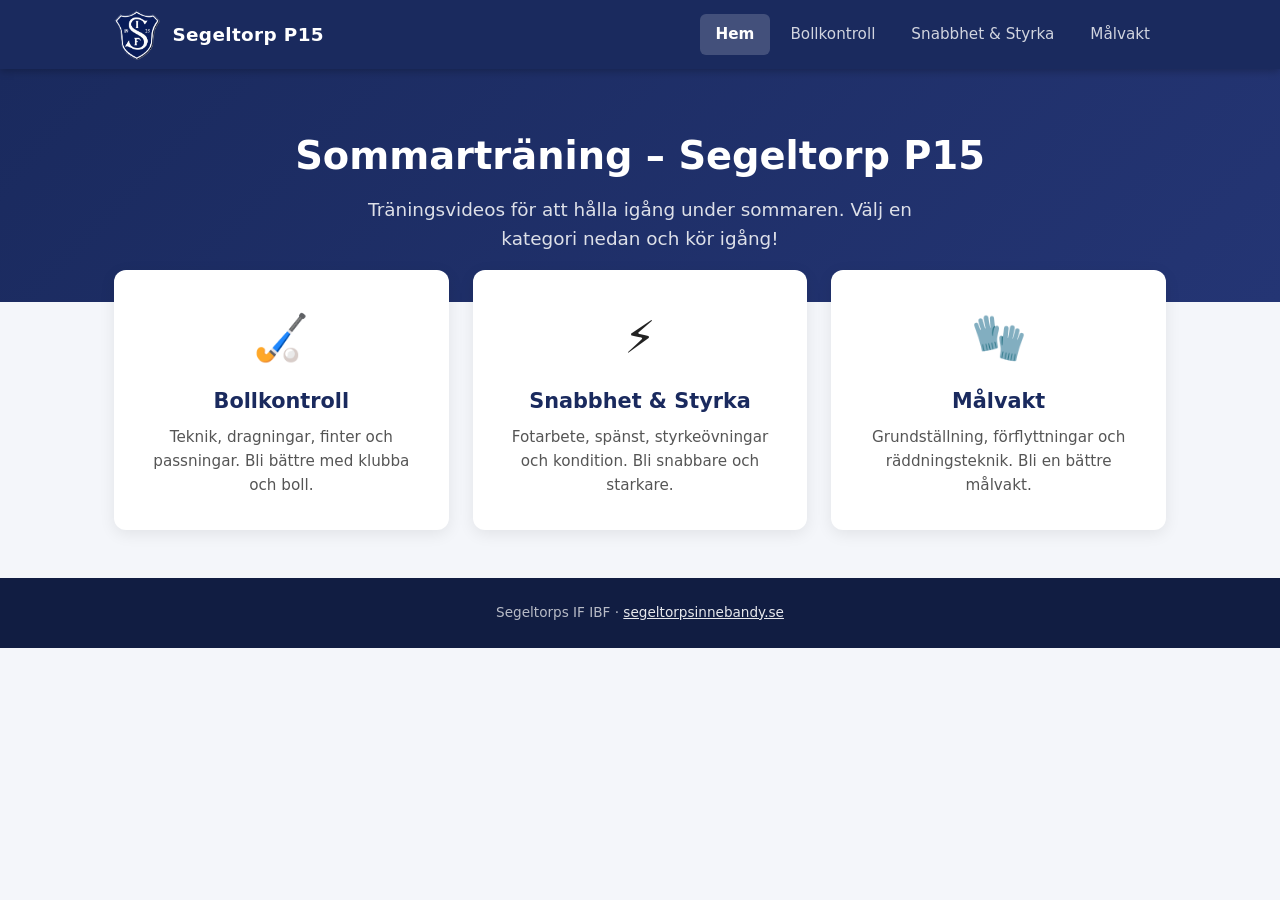
==== index.html @ 1b67f6d8 "Add files via upload" ====
<!DOCTYPE html>
<html lang="sv">
<head>
  <meta charset="UTF-8">
  <meta name="viewport" content="width=device-width, initial-scale=1.0">
  <title>Sommarträning – Segeltorp P15</title>
  <link rel="stylesheet" href="style.css">
  <link rel="icon" href="logo.png" type="image/png">
</head>
<body>

  <header>
    <div class="header-inner">
      <a href="index.html" class="logo-link">
        <img src="logo.png" alt="Segeltorps IF IBF">
        <span>Segeltorp P15</span>
      </a>
      <button class="menu-toggle" aria-label="Meny" onclick="document.querySelector('nav').classList.toggle('open')">☰</button>
      <nav>
        <a href="index.html" class="active">Hem</a>
        <a href="bollkontroll.html">Bollkontroll</a>
        <a href="snabbhet-styrka.html">Snabbhet &amp; Styrka</a>
        <a href="malvakt.html">Målvakt</a>
      </nav>
    </div>
  </header>

  <section class="hero">
    <h1>Sommarträning – Segeltorp P15</h1>
    <p>Träningsvideos för att hålla igång under sommaren. Välj en kategori nedan och kör igång!</p>
  </section>

  <section class="categories">
    <a href="bollkontroll.html" class="category-card">
      <div class="icon">🏑</div>
      <h2>Bollkontroll</h2>
      <p>Teknik, dragningar, finter och passningar. Bli bättre med klubba och boll.</p>
    </a>
    <a href="snabbhet-styrka.html" class="category-card">
      <div class="icon">⚡</div>
      <h2>Snabbhet &amp; Styrka</h2>
      <p>Fotarbete, spänst, styrkeövningar och kondition. Bli snabbare och starkare.</p>
    </a>
    <a href="malvakt.html" class="category-card">
      <div class="icon">🧤</div>
      <h2>Målvakt</h2>
      <p>Grundställning, förflyttningar och räddningsteknik. Bli en bättre målvakt.</p>
    </a>
  </section>

  <footer>
    <p>Segeltorps IF IBF · <a href="https://www.segeltorpsinnebandy.se/" target="_blank" rel="noopener">segeltorpsinnebandy.se</a></p>
  </footer>

</body>
</html>
---- style.css ----
/* ===========================================
   Segeltorp P15 – Sommarträning
   Branding: Dark navy #1a2a5e, white, clean sporty
   =========================================== */

:root {
  --navy: #1a2a5e;
  --navy-light: #243574;
  --navy-dark: #111d42;
  --white: #ffffff;
  --gray-bg: #f4f6fa;
  --gray-text: #555;
  --accent: #3b82f6;
  --radius: 12px;
}

* {
  margin: 0;
  padding: 0;
  box-sizing: border-box;
}

body {
  font-family: 'Segoe UI', system-ui, -apple-system, sans-serif;
  background: var(--gray-bg);
  color: #222;
  line-height: 1.6;
}

/* ---- HEADER / NAV ---- */
header {
  background: var(--navy);
  color: var(--white);
  position: sticky;
  top: 0;
  z-index: 100;
  box-shadow: 0 2px 8px rgba(0, 0, 0, 0.25);
}

.header-inner {
  max-width: 1100px;
  margin: 0 auto;
  display: flex;
  align-items: center;
  justify-content: space-between;
  padding: 0.6rem 1.5rem;
}

.logo-link {
  display: flex;
  align-items: center;
  gap: 0.75rem;
  text-decoration: none;
  color: var(--white);
}

.logo-link img {
  height: 50px;
  width: auto;
}

.logo-link span {
  font-size: 1.15rem;
  font-weight: 700;
  letter-spacing: 0.02em;
}

nav {
  display: flex;
  gap: 0.25rem;
}

nav a {
  color: rgba(255, 255, 255, 0.8);
  text-decoration: none;
  padding: 0.5rem 1rem;
  border-radius: 6px;
  font-size: 0.95rem;
  font-weight: 500;
  transition: background 0.2s, color 0.2s;
}

nav a:hover {
  background: rgba(255, 255, 255, 0.12);
  color: var(--white);
}

nav a.active {
  background: rgba(255, 255, 255, 0.18);
  color: var(--white);
  font-weight: 700;
}

/* Mobile hamburger */
.menu-toggle {
  display: none;
  background: none;
  border: none;
  color: var(--white);
  font-size: 1.6rem;
  cursor: pointer;
  padding: 0.25rem;
}

/* ---- HERO (index only) ---- */
.hero {
  background: linear-gradient(135deg, var(--navy) 0%, var(--navy-light) 100%);
  color: var(--white);
  text-align: center;
  padding: 3.5rem 1.5rem 3rem;
}

.hero h1 {
  font-size: 2.4rem;
  font-weight: 800;
  margin-bottom: 0.5rem;
}

.hero p {
  font-size: 1.15rem;
  opacity: 0.85;
  max-width: 600px;
  margin: 0 auto;
}

/* ---- CATEGORY CARDS (index) ---- */
.categories {
  max-width: 1100px;
  margin: -2rem auto 3rem;
  padding: 0 1.5rem;
  display: grid;
  grid-template-columns: repeat(auto-fit, minmax(280px, 1fr));
  gap: 1.5rem;
  position: relative;
  z-index: 10;
}

.category-card {
  background: var(--white);
  border-radius: var(--radius);
  padding: 2rem 1.5rem;
  text-align: center;
  text-decoration: none;
  color: #222;
  box-shadow: 0 4px 16px rgba(0, 0, 0, 0.08);
  transition: transform 0.2s, box-shadow 0.2s;
}

.category-card:hover {
  transform: translateY(-4px);
  box-shadow: 0 8px 24px rgba(0, 0, 0, 0.14);
}

.category-card .icon {
  font-size: 2.8rem;
  margin-bottom: 0.75rem;
}

.category-card h2 {
  font-size: 1.3rem;
  color: var(--navy);
  margin-bottom: 0.4rem;
}

.category-card p {
  font-size: 0.95rem;
  color: var(--gray-text);
}

/* ---- PAGE TITLE (category pages) ---- */
.page-title {
  background: linear-gradient(135deg, var(--navy) 0%, var(--navy-light) 100%);
  color: var(--white);
  text-align: center;
  padding: 2.5rem 1.5rem 2rem;
}

.page-title h1 {
  font-size: 2rem;
  font-weight: 800;
}

.page-title p {
  opacity: 0.8;
  margin-top: 0.3rem;
}

/* ---- VIDEO GRID ---- */
.video-grid {
  max-width: 1100px;
  margin: 2rem auto 3rem;
  padding: 0 1.5rem;
  display: grid;
  grid-template-columns: repeat(auto-fit, minmax(320px, 1fr));
  gap: 1.5rem;
}

.video-card {
  background: var(--white);
  border-radius: var(--radius);
  overflow: hidden;
  box-shadow: 0 4px 16px rgba(0, 0, 0, 0.08);
  transition: transform 0.2s, box-shadow 0.2s;
}

.video-card:hover {
  transform: translateY(-3px);
  box-shadow: 0 8px 24px rgba(0, 0, 0, 0.14);
}

.video-card .embed-wrapper {
  position: relative;
  padding-bottom: 56.25%; /* 16:9 */
  height: 0;
  overflow: hidden;
}

.video-card .embed-wrapper iframe {
  position: absolute;
  top: 0;
  left: 0;
  width: 100%;
  height: 100%;
  border: 0;
}

.video-card .info {
  padding: 1rem 1.25rem 1.25rem;
}

.video-card .info h3 {
  font-size: 1.05rem;
  color: var(--navy);
  margin-bottom: 0.3rem;
}

.video-card .info p {
  font-size: 0.9rem;
  color: var(--gray-text);
}

/* ---- FOOTER ---- */
footer {
  background: var(--navy-dark);
  color: rgba(255, 255, 255, 0.7);
  text-align: center;
  padding: 1.5rem;
  font-size: 0.85rem;
}

footer a {
  color: rgba(255, 255, 255, 0.9);
  text-decoration: underline;
}

/* ---- RESPONSIVE ---- */
@media (max-width: 768px) {
  .header-inner {
    flex-wrap: wrap;
  }

  .menu-toggle {
    display: block;
  }

  nav {
    display: none;
    flex-direction: column;
    width: 100%;
    padding: 0.5rem 0;
  }

  nav.open {
    display: flex;
  }

  nav a {
    padding: 0.75rem 1rem;
  }

  .hero h1 {
    font-size: 1.7rem;
  }

  .hero p {
    font-size: 1rem;
  }

  .page-title h1 {
    font-size: 1.5rem;
  }

  .video-grid {
    grid-template-columns: 1fr;
  }

  .categories {
    grid-template-columns: 1fr;
    margin-top: -1rem;
  }

  .logo-link span {
    font-size: 0.95rem;
  }
}
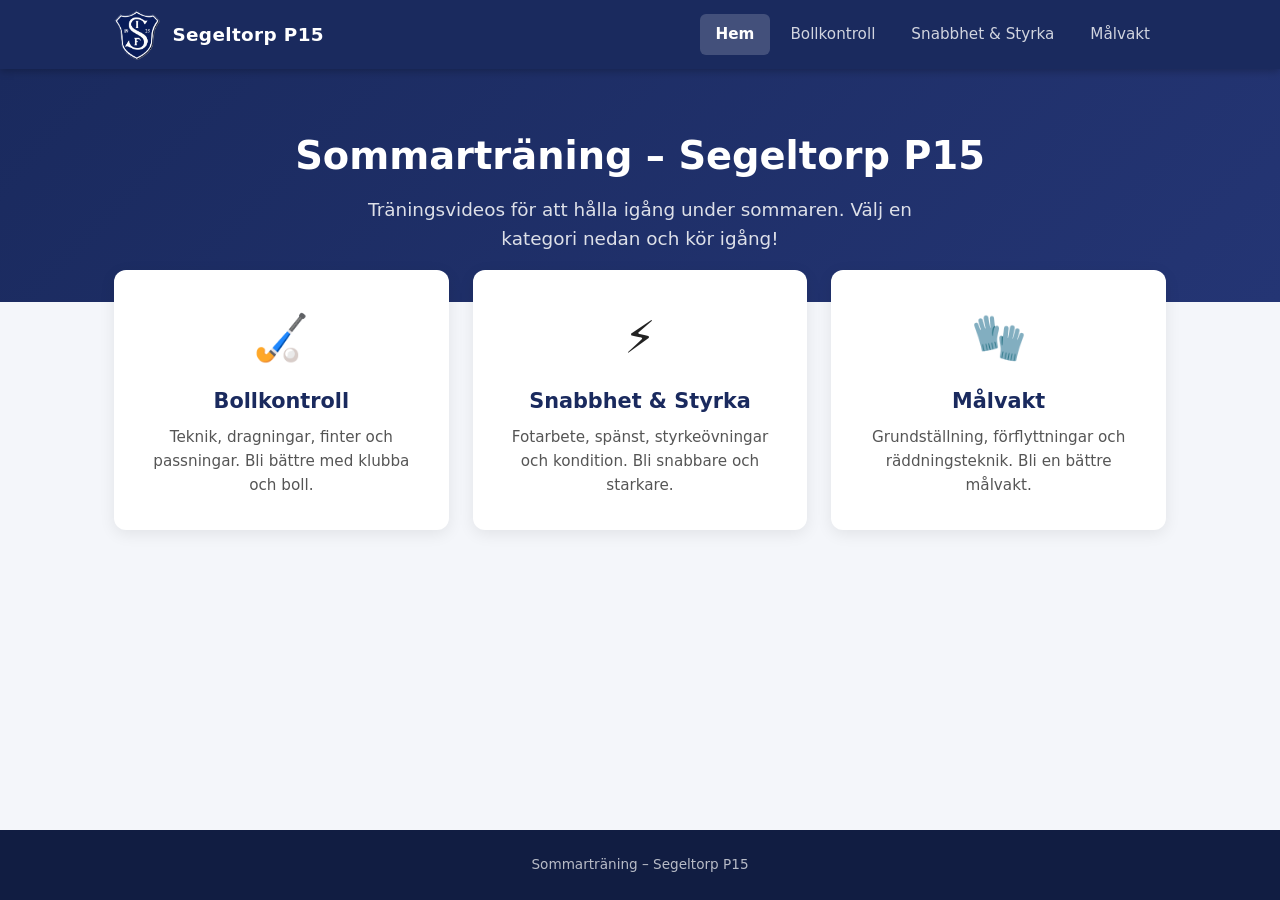
==== commit 5b1fc0b2: "Add files via upload" ====
--- a/index.html
+++ b/index.html
@@ -49,7 +49,7 @@
   </section>
 
   <footer>
-    <p>Segeltorps IF IBF · <a href="https://www.segeltorpsinnebandy.se/" target="_blank" rel="noopener">segeltorpsinnebandy.se</a></p>
+    <p>Sommarträning – Segeltorp P15</p>
   </footer>
 
 </body>
--- a/style.css
+++ b/style.css
@@ -25,7 +25,15 @@
   background: var(--gray-bg);
   color: #222;
   line-height: 1.6;
-}
+  min-height: 100vh;
+  display: flex;
+  flex-direction: column;
+}
+
+main, .hero, .categories, .page-title, .video-grid {
+  /* allow content sections to grow */
+}
+
 
 /* ---- HEADER / NAV ---- */
 header {
@@ -246,6 +254,7 @@
   text-align: center;
   padding: 1.5rem;
   font-size: 0.85rem;
+  margin-top: auto;
 }
 
 footer a {
